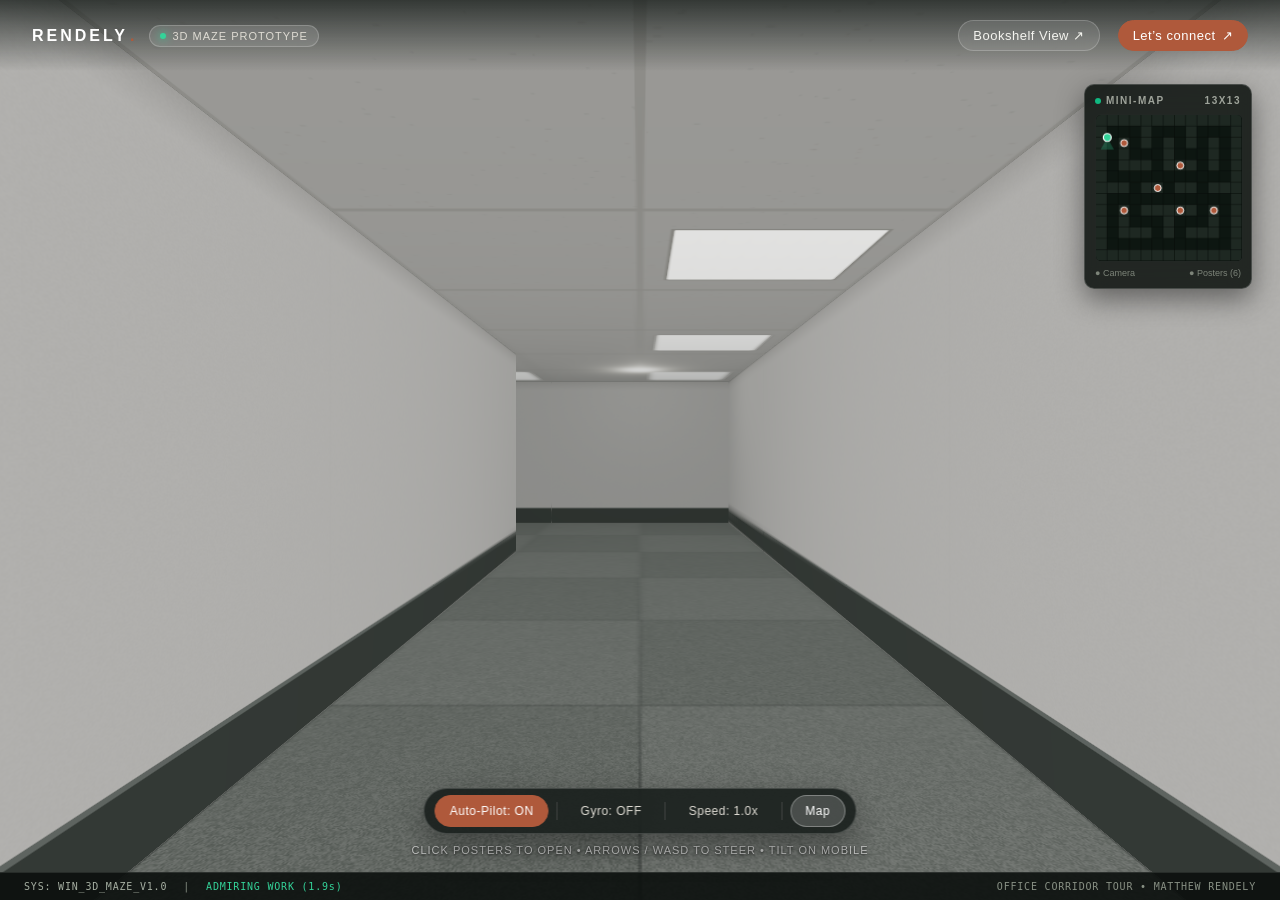
==== index.html @ c5dc50c5 "Fix arrow keys to move relative to facing direction and add mobile gyroscope tilt navigation" ====
<!doctype html>
<html lang="en">
<head>
  <meta charset="UTF-8">
  <meta name="viewport" content="width=device-width, initial-scale=1, maximum-scale=1, user-scalable=no">
  <meta name="theme-color" content="#141816">
  <meta name="description" content="Matthew Rendely — Product & GenAI. Windows 3D Maze Screensaver prototype in an office environment.">
  <title>Matthew Rendely — 3D Office Maze Screensaver</title>
  <link rel="icon" type="image/x-icon" sizes="16x16 32x32 64x64" href="/images/favicon.ico">
  <link rel="icon" type="image/svg+xml" href="/images/favicon.svg">
  <link rel="stylesheet" href="css/maze.css">
  <script type="module" src="js/maze-homepage.js"></script>
</head>
<body>
  <!-- Top Floating Header -->
  <header class="site-header">
    <div style="display: flex; align-items: center;">
      <a class="brand" href="./">RENDELY<span class="brand-dot">.</span></a>
      <span class="badge-pill">
        <span class="badge-pulse"></span>
        3D Maze Prototype
      </span>
    </div>
    <div class="header-actions">
      <a class="nav-btn" href="bookshelf.html" title="Switch to original bookshelf view">Bookshelf View ↗</a>
      <a class="nav-btn primary" href="https://linkedin.com/in/matthewrendely" target="_blank" rel="noopener noreferrer">Let’s connect <span aria-hidden="true">↗</span></a>
    </div>
  </header>

  <!-- 3D WebGL Canvas -->
  <div id="maze-container">
    <canvas id="maze-canvas"></canvas>
  </div>

  <!-- Center Crosshair for Manual Exploration -->
  <div id="crosshair"></div>

  <!-- Floating Hover Tooltip for Wall Posters -->
  <div id="poster-tooltip">
    <div class="tooltip-kicker"></div>
    <div class="tooltip-title"></div>
    <div class="tooltip-action">Click poster to inspect ↗</div>
  </div>

  <!-- Top-Right Retro 2D Mini-Map (Windows 95 Screensaver homage) -->
  <aside class="minimap-wrapper" aria-label="Maze mini-map">
    <div class="minimap-card">
      <div class="minimap-header">
        <span><span class="radar-sweep"></span> Mini-Map</span>
        <span>13x13</span>
      </div>
      <canvas id="minimap-canvas" width="148" height="148"></canvas>
      <div class="minimap-legend">
        <span>● Camera</span>
        <span>● Posters (6)</span>
      </div>
    </div>
  </aside>

  <!-- Floating HUD Tour Controls -->
  <div class="hud-controls-container">
    <div class="hud-controls">
      <button type="button" class="control-btn tour-indicator" id="btn-autopilot" aria-label="Toggle Auto-Pilot Screensaver">
        <span class="btn-text">Auto-Pilot: ON</span>
      </button>
      <div class="control-separator"></div>
      <button type="button" class="control-btn" id="btn-gyro" aria-label="Toggle Gyroscope Steering (Mobile)">
        <span class="btn-text">Gyro: OFF</span>
      </button>
      <div class="control-separator"></div>
      <button type="button" class="control-btn" id="btn-speed" aria-label="Toggle Tour Speed">
        <span class="btn-text">Speed: 1.0x</span>
      </button>
      <div class="control-separator"></div>
      <button type="button" class="control-btn active" id="btn-minimap" aria-label="Toggle Mini-Map">
        <span>Map</span>
      </button>
    </div>
    <div class="hud-instruction">Click posters to open • Arrows / WASD to steer • Tilt on mobile</div>
  </div>

  <!-- Bottom Retro Status Bar -->
  <footer class="status-bar">
    <div class="status-left">
      <span class="status-tag">SYS: WIN_3D_MAZE_V1.0</span>
      <span>|</span>
      <span id="status-corridor" class="status-highlight">AUTOPILOT TOUR ACTIVE</span>
    </div>
    <div class="status-right">
      <span>OFFICE CORRIDOR TOUR • MATTHEW RENDELY</span>
    </div>
  </footer>

  <!-- Project Detail Modal Dialog -->
  <dialog id="project-dialog" aria-labelledby="card-title" aria-describedby="card-desc">
    <div class="dialog-backdrop-wrap">
      <article class="project-card">
        <header class="card-header">
          <div class="card-kicker-wrap">
            <span class="card-kicker" id="card-kicker"></span>
            <span class="card-index" id="card-index"></span>
          </div>
          <button type="button" class="card-close-btn" id="card-close-btn" aria-label="Close project dialog">
            Close <span aria-hidden="true">✕</span>
          </button>
        </header>
        <div class="card-body">
          <div class="card-poster-thumb">
            <img id="card-img" src="" alt="">
          </div>
          <div class="card-content">
            <div>
              <h2 class="card-title" id="card-title"></h2>
              <p class="card-desc" id="card-desc"></p>
            </div>
            <div class="card-actions">
              <a id="card-visit-link" class="card-visit-link" target="_blank" rel="noopener noreferrer">
                Open in new tab <span aria-hidden="true">↗</span>
              </a>
              <button type="button" class="card-resume-btn" id="card-resume-btn">
                Resume Tour
              </button>
            </div>
          </div>
        </div>
      </article>
    </div>
  </dialog>

  <!-- Accessible Fallback for No-Script / Search Crawlers -->
  <noscript>
    <div class="no-script" style="padding: 40px; color: #fff; max-width: 600px; margin: auto;">
      <h1>Matthew Rendely — Work & Writing</h1>
      <p>Explore selected work:</p>
      <ul>
        <li><a href="https://blog.google/innovation-and-ai/products/gemini-app/gemini-spark-updates-july-2026/" style="color:#34d399;">Gemini Spark in Chrome</a></li>
        <li><a href="https://www.youtube.com/watch?v=khX5-VHoYds" style="color:#34d399;">Gemini in Chrome Agentic Capabilities</a></li>
        <li><a href="posts/0-genai-pm-intro.html" style="color:#34d399;">How to Build Generative AI Products</a></li>
        <li><a href="posts/1-evals-pm-intro.html" style="color:#34d399;">Evaluating GenAI Products</a></li>
        <li><a href="https://open.spotify.com/show/2fPaYIMGV3P20sBKonSSzv" style="color:#34d399;">Certainly Uncertain</a></li>
        <li><a href="https://linkedin.com/in/matthewrendely" style="color:#34d399;">LinkedIn</a></li>
      </ul>
      <p><a href="bookshelf.html" style="color:#34d399;">Switch to standard bookshelf view</a></p>
    </div>
  </noscript>
</body>
</html>
---- css/maze.css ----
:root {
  color-scheme: light dark;
  --paper: #f4f4ef;
  --ink: #26302c;
  --muted: #6c716a;
  --line: #d8dbd2;
  --accent: #af593b;
  --accent-glow: #e0724c;
  --hud-bg: rgba(244, 244, 239, 0.88);
  --hud-border: rgba(38, 48, 44, 0.14);
  --screen-dark: #121815;
  font-family: -apple-system, BlinkMacSystemFont, "Segoe UI", Roboto, Helvetica, Arial, sans-serif;
  color: var(--ink);
  background: var(--screen-dark);
  font-synthesis: none;
}

* {
  box-sizing: border-box;
}

html, body {
  margin: 0;
  padding: 0;
  width: 100%;
  height: 100%;
  overflow: hidden;
  background-color: var(--screen-dark);
  user-select: none;
  -webkit-user-select: none;
}

button, a {
  -webkit-tap-highlight-color: transparent;
  font: inherit;
  color: inherit;
}

button:focus-visible, a:focus-visible {
  outline: 2px solid var(--accent);
  outline-offset: 3px;
}

/* 3D WebGL Canvas Container */
#maze-container {
  position: absolute;
  inset: 0;
  width: 100%;
  height: 100%;
  z-index: 1;
}

#maze-canvas {
  width: 100%;
  height: 100%;
  display: block;
}

/* Floating Top Site Header */
.site-header {
  position: absolute;
  top: 0;
  left: 0;
  right: 0;
  z-index: 20;
  padding: 20px 32px;
  display: flex;
  align-items: center;
  justify-content: space-between;
  background: linear-gradient(180deg, rgba(18, 24, 21, 0.75) 0%, rgba(18, 24, 21, 0) 100%);
  color: #f4f4ef;
  pointer-events: none;
}

.site-header * {
  pointer-events: auto;
}

.brand {
  text-decoration: none;
  font-size: 16px;
  font-weight: 700;
  letter-spacing: 3px;
  display: flex;
  align-items: center;
  gap: 2px;
  color: #ffffff;
}

.brand-dot {
  color: var(--accent);
}

.badge-pill {
  display: inline-flex;
  align-items: center;
  gap: 6px;
  background: rgba(255, 255, 255, 0.12);
  border: 1px solid rgba(255, 255, 255, 0.2);
  backdrop-filter: blur(8px);
  -webkit-backdrop-filter: blur(8px);
  padding: 4px 10px;
  border-radius: 999px;
  font-size: 11px;
  letter-spacing: 1px;
  text-transform: uppercase;
  color: #dfdcd4;
  margin-left: 12px;
}

.badge-pulse {
  width: 6px;
  height: 6px;
  border-radius: 50%;
  background: #34d399;
  box-shadow: 0 0 8px #34d399;
  animation: pulse-dot 2s infinite ease-in-out;
}

@keyframes pulse-dot {
  0%, 100% { opacity: 1; transform: scale(1); }
  50% { opacity: 0.4; transform: scale(0.85); }
}

.header-actions {
  display: flex;
  align-items: center;
  gap: 18px;
}

.nav-btn {
  text-decoration: none;
  font-size: 13px;
  letter-spacing: 0.5px;
  padding: 7px 14px;
  border-radius: 20px;
  background: rgba(255, 255, 255, 0.1);
  border: 1px solid rgba(255, 255, 255, 0.2);
  backdrop-filter: blur(6px);
  -webkit-backdrop-filter: blur(6px);
  color: #f4f4ef;
  transition: all 0.2s ease;
  display: inline-flex;
  align-items: center;
  gap: 6px;
}

.nav-btn:hover {
  background: rgba(255, 255, 255, 0.22);
  border-color: rgba(255, 255, 255, 0.35);
  transform: translateY(-1px);
}

.nav-btn.primary {
  background: var(--accent);
  border-color: var(--accent);
  color: #ffffff;
  font-weight: 500;
}

.nav-btn.primary:hover {
  background: var(--accent-glow);
  border-color: var(--accent-glow);
}

/* Floating HUD Controls (Bottom Center) */
.hud-controls-container {
  position: absolute;
  bottom: 44px;
  left: 50%;
  transform: translateX(-50%);
  z-index: 20;
  display: flex;
  flex-direction: column;
  align-items: center;
  gap: 10px;
  pointer-events: none;
}

.hud-controls {
  pointer-events: auto;
  display: flex;
  align-items: center;
  gap: 8px;
  padding: 6px 10px;
  border-radius: 30px;
  background: rgba(18, 24, 21, 0.82);
  border: 1px solid rgba(255, 255, 255, 0.16);
  backdrop-filter: blur(14px);
  -webkit-backdrop-filter: blur(14px);
  box-shadow: 0 12px 32px rgba(0, 0, 0, 0.38);
}

.control-btn {
  background: transparent;
  border: 1px solid transparent;
  color: #dfdcd4;
  padding: 8px 14px;
  border-radius: 20px;
  font-size: 12px;
  font-weight: 500;
  letter-spacing: 0.5px;
  cursor: pointer;
  display: flex;
  align-items: center;
  gap: 7px;
  transition: all 0.18s ease;
  white-space: nowrap;
}

.control-btn:hover {
  background: rgba(255, 255, 255, 0.1);
  color: #ffffff;
}

.control-btn.active {
  background: rgba(255, 255, 255, 0.18);
  border-color: rgba(255, 255, 255, 0.3);
  color: #ffffff;
}

.control-btn.tour-indicator {
  background: var(--accent);
  color: #ffffff;
  border-color: var(--accent);
}

.control-btn.tour-indicator:hover {
  background: var(--accent-glow);
}

.control-btn.active-gyro {
  background: rgba(52, 211, 153, 0.25);
  border-color: #34d399;
  color: #34d399;
}

.control-btn.active-gyro:hover {
  background: rgba(52, 211, 153, 0.38);
}

.control-separator {
  width: 1px;
  height: 18px;
  background: rgba(255, 255, 255, 0.14);
}

.hud-instruction {
  font-size: 11px;
  letter-spacing: 1px;
  text-transform: uppercase;
  color: rgba(255, 255, 255, 0.65);
  text-shadow: 0 1px 3px rgba(0, 0, 0, 0.8);
  pointer-events: none;
}

/* Retro Top-Down Mini-Map (Windows 95 homage) */
.minimap-wrapper {
  position: absolute;
  top: 84px;
  right: 28px;
  z-index: 20;
  display: flex;
  flex-direction: column;
  align-items: flex-end;
  pointer-events: none;
  transition: transform 0.3s cubic-bezier(0.2, 0.8, 0.2, 1), opacity 0.3s ease;
}

.minimap-wrapper.hidden {
  opacity: 0;
  transform: scale(0.85) translateY(-10px);
  pointer-events: none;
}

.minimap-card {
  pointer-events: auto;
  background: rgba(14, 20, 17, 0.88);
  border: 1px solid rgba(255, 255, 255, 0.18);
  border-radius: 10px;
  padding: 10px;
  box-shadow: 0 10px 28px rgba(0, 0, 0, 0.45);
  backdrop-filter: blur(10px);
  -webkit-backdrop-filter: blur(10px);
  width: 168px;
}

.minimap-header {
  display: flex;
  align-items: center;
  justify-content: space-between;
  margin-bottom: 8px;
  font-size: 10px;
  letter-spacing: 1.5px;
  text-transform: uppercase;
  color: #9ea39a;
  font-weight: 600;
}

.minimap-header span {
  display: flex;
  align-items: center;
  gap: 5px;
}

.radar-sweep {
  display: inline-block;
  width: 6px;
  height: 6px;
  border-radius: 50%;
  background: #10b981;
}

#minimap-canvas {
  width: 148px;
  height: 148px;
  display: block;
  background: #090e0b;
  border: 1px solid rgba(255, 255, 255, 0.1);
  border-radius: 6px;
}

.minimap-legend {
  margin-top: 6px;
  display: flex;
  justify-content: space-between;
  font-size: 9px;
  color: #7d8479;
}

/* Hover Tooltip for 3D Wall Posters */
#poster-tooltip {
  position: absolute;
  z-index: 25;
  pointer-events: none;
  background: rgba(16, 22, 19, 0.94);
  border: 1px solid rgba(255, 255, 255, 0.28);
  color: #ffffff;
  padding: 8px 14px;
  border-radius: 8px;
  font-size: 12px;
  transform: translate(-50%, -130%);
  transition: opacity 0.15s ease, transform 0.15s ease;
  opacity: 0;
  white-space: nowrap;
  box-shadow: 0 8px 24px rgba(0, 0, 0, 0.5);
  backdrop-filter: blur(8px);
  -webkit-backdrop-filter: blur(8px);
}

#poster-tooltip.visible {
  opacity: 1;
  transform: translate(-50%, -145%);
}

#poster-tooltip .tooltip-kicker {
  font-size: 9px;
  letter-spacing: 1.5px;
  text-transform: uppercase;
  color: #af593b;
  font-weight: 700;
  margin-bottom: 2px;
}

#poster-tooltip .tooltip-title {
  font-weight: 600;
  font-size: 13px;
}

#poster-tooltip .tooltip-action {
  font-size: 10px;
  color: #a3a89e;
  margin-top: 3px;
}

/* Bottom Retro Status Bar */
.status-bar {
  position: absolute;
  bottom: 0;
  left: 0;
  right: 0;
  z-index: 15;
  padding: 8px 24px;
  background: rgba(12, 16, 14, 0.9);
  border-top: 1px solid rgba(255, 255, 255, 0.1);
  display: flex;
  align-items: center;
  justify-content: space-between;
  font-family: "SF Mono", Monaco, "Cascadia Code", "Roboto Mono", Consolas, monospace;
  font-size: 10px;
  letter-spacing: 0.8px;
  color: #889084;
}

.status-left {
  display: flex;
  align-items: center;
  gap: 16px;
}

.status-tag {
  color: #a7b0a3;
}

.status-highlight {
  color: #34d399;
}

/* Project Dialog Modal */
#project-dialog {
  border: 0;
  padding: 0;
  position: fixed;
  inset: 0;
  width: 100%;
  height: 100%;
  max-width: none;
  max-height: none;
  margin: 0;
  background: transparent;
  color: var(--ink);
  overflow-y: auto;
  z-index: 50;
}

#project-dialog::backdrop {
  background: rgba(12, 16, 14, 0.72);
  backdrop-filter: blur(8px);
  -webkit-backdrop-filter: blur(8px);
}

.dialog-backdrop-wrap {
  min-height: 100%;
  display: flex;
  align-items: center;
  justify-content: center;
  padding: 40px 20px;
}

.project-card {
  width: min(720px, 100%);
  background: #fdfbf7;
  border-radius: 12px;
  overflow: hidden;
  box-shadow: 0 28px 60px rgba(0, 0, 0, 0.45);
  border: 1px solid #dcd7ca;
  display: flex;
  flex-direction: column;
  animation: card-pop 0.28s cubic-bezier(0.2, 0.9, 0.2, 1);
}

@keyframes card-pop {
  from { opacity: 0; transform: scale(0.94) translateY(12px); }
  to { opacity: 1; transform: scale(1) translateY(0); }
}

.card-header {
  padding: 18px 24px;
  border-bottom: 1px solid #e7e2d6;
  display: flex;
  align-items: center;
  justify-content: space-between;
  background: #f7f4ec;
}

.card-kicker-wrap {
  display: flex;
  align-items: center;
  gap: 10px;
}

.card-kicker {
  font-size: 11px;
  letter-spacing: 1.5px;
  text-transform: uppercase;
  font-weight: 700;
  color: var(--accent);
}

.card-index {
  font-size: 11px;
  color: var(--muted);
  font-family: monospace;
}

.card-close-btn {
  background: transparent;
  border: 1px solid #c9cec4;
  border-radius: 20px;
  padding: 5px 12px;
  font-size: 13px;
  color: var(--ink);
  cursor: pointer;
  display: flex;
  align-items: center;
  gap: 6px;
  transition: all 0.15s ease;
}

.card-close-btn:hover {
  background: #e9e5db;
  border-color: #a8ada3;
}

.card-body {
  padding: 24px;
  display: grid;
  grid-template-columns: 240px 1fr;
  gap: 24px;
}

.card-poster-thumb {
  width: 100%;
  aspect-ratio: 3 / 4;
  background: #202622;
  border-radius: 6px;
  overflow: hidden;
  border: 1px solid #c8c4b6;
  box-shadow: 0 4px 14px rgba(0, 0, 0, 0.12);
  display: flex;
  align-items: center;
  justify-content: center;
}

.card-poster-thumb img {
  width: 100%;
  height: 100%;
  object-fit: cover;
  display: block;
}

.card-content {
  display: flex;
  flex-direction: column;
  justify-content: space-between;
}

.card-title {
  font-family: Georgia, serif;
  font-size: 26px;
  font-weight: 400;
  line-height: 1.2;
  letter-spacing: -0.5px;
  margin: 0 0 14px;
  color: var(--ink);
}

.card-desc {
  font-size: 15px;
  line-height: 1.6;
  color: #4f5752;
  margin: 0 0 24px;
}

.card-actions {
  display: flex;
  align-items: center;
  gap: 14px;
  margin-top: auto;
  padding-top: 16px;
}

.card-visit-link {
  text-decoration: none;
  background: var(--ink);
  color: #ffffff;
  padding: 10px 18px;
  border-radius: 6px;
  font-size: 14px;
  font-weight: 500;
  display: inline-flex;
  align-items: center;
  gap: 8px;
  transition: background 0.18s ease;
}

.card-visit-link:hover {
  background: #394741;
}

.card-resume-btn {
  background: transparent;
  border: 1px solid #c2c6bd;
  color: var(--ink);
  padding: 10px 16px;
  border-radius: 6px;
  font-size: 14px;
  cursor: pointer;
  transition: background 0.18s ease;
}

.card-resume-btn:hover {
  background: #ede9df;
}

/* Crosshair indicator for manual navigation */
#crosshair {
  position: absolute;
  top: 50%;
  left: 50%;
  transform: translate(-50%, -50%);
  width: 8px;
  height: 8px;
  border-radius: 50%;
  background: rgba(255, 255, 255, 0.45);
  box-shadow: 0 0 4px rgba(0, 0, 0, 0.6);
  pointer-events: none;
  z-index: 10;
  opacity: 0;
  transition: opacity 0.25s ease;
}

#crosshair.visible {
  opacity: 1;
}

/* Responsive adjustments */
@media (max-width: 768px) {
  .site-header {
    padding: 14px 18px;
  }
  .brand {
    font-size: 14px;
  }
  .badge-pill {
    display: none;
  }
  .minimap-wrapper {
    top: 64px;
    right: 14px;
  }
  .minimap-card {
    width: 120px;
    padding: 6px;
  }
  #minimap-canvas {
    width: 106px;
    height: 106px;
  }
  .hud-controls-container {
    bottom: 38px;
  }
  .hud-controls {
    padding: 4px 6px;
  }
  .control-btn {
    padding: 6px 10px;
    font-size: 11px;
  }
  .card-body {
    grid-template-columns: 1fr;
    gap: 16px;
  }
  .card-poster-thumb {
    aspect-ratio: 16 / 9;
    max-height: 180px;
  }
  .card-title {
    font-size: 21px;
  }
  .card-desc {
    font-size: 14px;
  }
  .status-bar {
    display: none;
  }
}
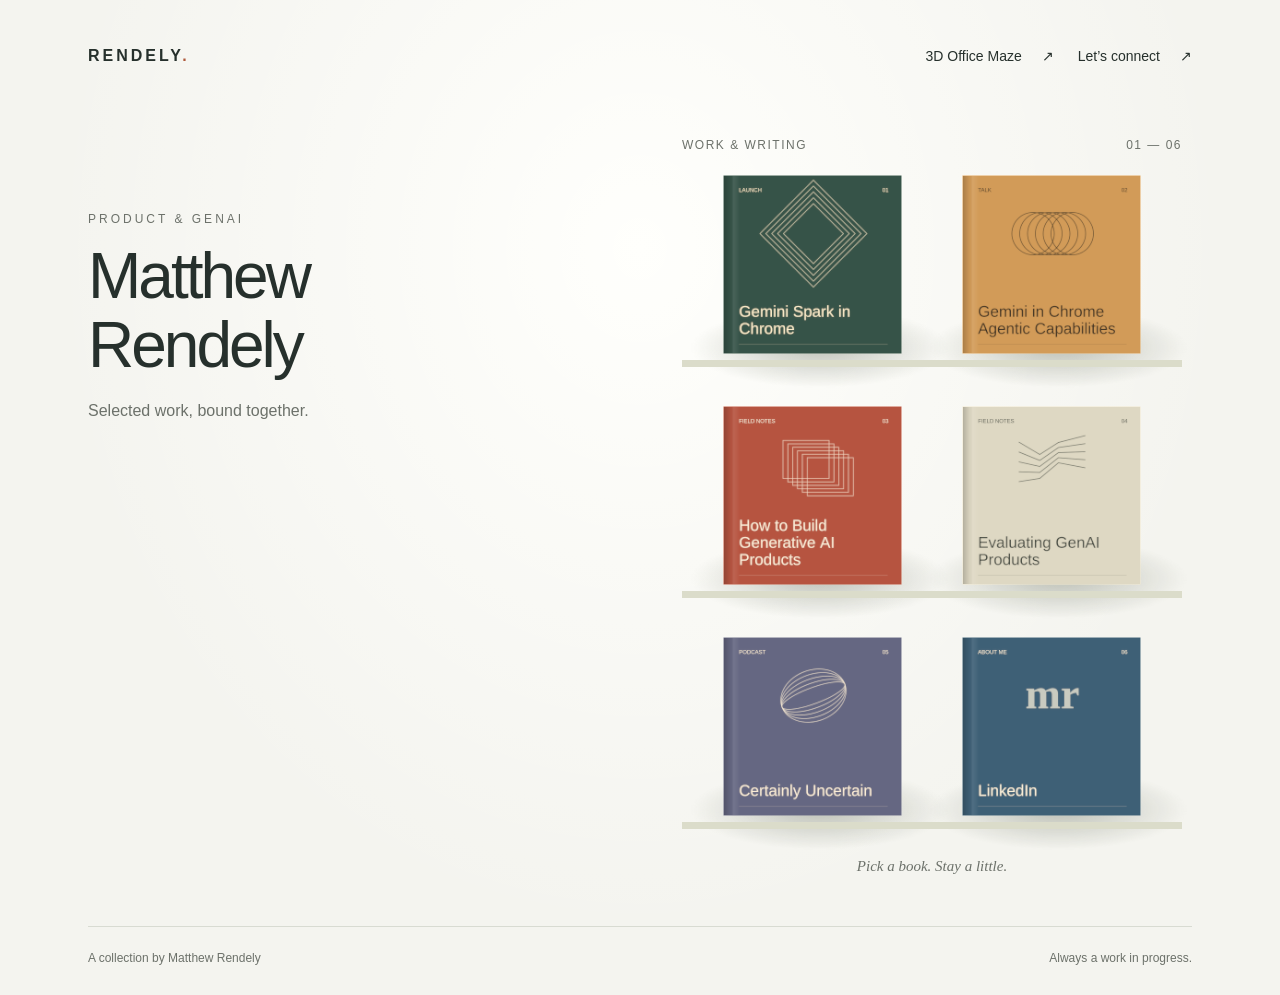
==== commit 2d3c7e64: "Default to bookshelf view on index, move 3D Office Maze to maze.html, and remove prototype wording" ====
--- a/index.html
+++ b/index.html
@@ -2,146 +2,41 @@
 <html lang="en">
 <head>
   <meta charset="UTF-8">
-  <meta name="viewport" content="width=device-width, initial-scale=1, maximum-scale=1, user-scalable=no">
-  <meta name="theme-color" content="#141816">
-  <meta name="description" content="Matthew Rendely — Product & GenAI. Windows 3D Maze Screensaver prototype in an office environment.">
-  <title>Matthew Rendely — 3D Office Maze Screensaver</title>
+  <meta name="viewport" content="width=device-width, initial-scale=1">
+  <meta name="theme-color" content="#f4f4ef">
+  <meta name="description" content="Matthew Rendely — Product & GenAI. A collection of recent work, writing, and conversations.">
+  <title>Matthew Rendely — Work & Writing</title>
   <link rel="icon" type="image/x-icon" sizes="16x16 32x32 64x64" href="/images/favicon.ico">
   <link rel="icon" type="image/svg+xml" href="/images/favicon.svg">
-  <link rel="stylesheet" href="css/maze.css">
-  <script type="module" src="js/maze-homepage.js"></script>
+  <link rel="stylesheet" href="css/bookshelf.css">
+  <script type="module" src="js/bookshelf.js"></script>
 </head>
 <body>
-  <!-- Top Floating Header -->
   <header class="site-header">
-    <div style="display: flex; align-items: center;">
-      <a class="brand" href="./">RENDELY<span class="brand-dot">.</span></a>
-      <span class="badge-pill">
-        <span class="badge-pulse"></span>
-        3D Maze Prototype
-      </span>
-    </div>
-    <div class="header-actions">
-      <a class="nav-btn" href="bookshelf.html" title="Switch to original bookshelf view">Bookshelf View ↗</a>
-      <a class="nav-btn primary" href="https://linkedin.com/in/matthewrendely" target="_blank" rel="noopener noreferrer">Let’s connect <span aria-hidden="true">↗</span></a>
+    <a class="brand" href="./">RENDELY<span class="brand-dot">.</span></a>
+    <div style="display: flex; gap: 24px; align-items: center;">
+      <a class="connect" href="maze.html" style="font-weight: 500;">3D Office Maze <span aria-hidden="true">↗</span></a>
+      <a class="connect" href="https://linkedin.com/in/matthewrendely" target="_blank" rel="noopener noreferrer">Let’s connect <span aria-hidden="true">↗</span></a>
     </div>
   </header>
-
-  <!-- 3D WebGL Canvas -->
-  <div id="maze-container">
-    <canvas id="maze-canvas"></canvas>
-  </div>
-
-  <!-- Center Crosshair for Manual Exploration -->
-  <div id="crosshair"></div>
-
-  <!-- Floating Hover Tooltip for Wall Posters -->
-  <div id="poster-tooltip">
-    <div class="tooltip-kicker"></div>
-    <div class="tooltip-title"></div>
-    <div class="tooltip-action">Click poster to inspect ↗</div>
-  </div>
-
-  <!-- Top-Right Retro 2D Mini-Map (Windows 95 Screensaver homage) -->
-  <aside class="minimap-wrapper" aria-label="Maze mini-map">
-    <div class="minimap-card">
-      <div class="minimap-header">
-        <span><span class="radar-sweep"></span> Mini-Map</span>
-        <span>13x13</span>
-      </div>
-      <canvas id="minimap-canvas" width="148" height="148"></canvas>
-      <div class="minimap-legend">
-        <span>● Camera</span>
-        <span>● Posters (6)</span>
-      </div>
-    </div>
-  </aside>
-
-  <!-- Floating HUD Tour Controls -->
-  <div class="hud-controls-container">
-    <div class="hud-controls">
-      <button type="button" class="control-btn tour-indicator" id="btn-autopilot" aria-label="Toggle Auto-Pilot Screensaver">
-        <span class="btn-text">Auto-Pilot: ON</span>
-      </button>
-      <div class="control-separator"></div>
-      <button type="button" class="control-btn" id="btn-gyro" aria-label="Toggle Gyroscope Steering (Mobile)">
-        <span class="btn-text">Gyro: OFF</span>
-      </button>
-      <div class="control-separator"></div>
-      <button type="button" class="control-btn" id="btn-speed" aria-label="Toggle Tour Speed">
-        <span class="btn-text">Speed: 1.0x</span>
-      </button>
-      <div class="control-separator"></div>
-      <button type="button" class="control-btn active" id="btn-minimap" aria-label="Toggle Mini-Map">
-        <span>Map</span>
-      </button>
-    </div>
-    <div class="hud-instruction">Click posters to open • Arrows / WASD to steer • Tilt on mobile</div>
-  </div>
-
-  <!-- Bottom Retro Status Bar -->
-  <footer class="status-bar">
-    <div class="status-left">
-      <span class="status-tag">SYS: WIN_3D_MAZE_V1.0</span>
-      <span>|</span>
-      <span id="status-corridor" class="status-highlight">AUTOPILOT TOUR ACTIVE</span>
-    </div>
-    <div class="status-right">
-      <span>OFFICE CORRIDOR TOUR • MATTHEW RENDELY</span>
-    </div>
-  </footer>
-
-  <!-- Project Detail Modal Dialog -->
-  <dialog id="project-dialog" aria-labelledby="card-title" aria-describedby="card-desc">
-    <div class="dialog-backdrop-wrap">
-      <article class="project-card">
-        <header class="card-header">
-          <div class="card-kicker-wrap">
-            <span class="card-kicker" id="card-kicker"></span>
-            <span class="card-index" id="card-index"></span>
-          </div>
-          <button type="button" class="card-close-btn" id="card-close-btn" aria-label="Close project dialog">
-            Close <span aria-hidden="true">✕</span>
-          </button>
-        </header>
-        <div class="card-body">
-          <div class="card-poster-thumb">
-            <img id="card-img" src="" alt="">
-          </div>
-          <div class="card-content">
-            <div>
-              <h2 class="card-title" id="card-title"></h2>
-              <p class="card-desc" id="card-desc"></p>
-            </div>
-            <div class="card-actions">
-              <a id="card-visit-link" class="card-visit-link" target="_blank" rel="noopener noreferrer">
-                Open in new tab <span aria-hidden="true">↗</span>
-              </a>
-              <button type="button" class="card-resume-btn" id="card-resume-btn">
-                Resume Tour
-              </button>
-            </div>
-          </div>
-        </div>
+  <main>
+    <section class="intro"><p class="eyebrow">PRODUCT &amp; GENAI</p><h1>Matthew Rendely</h1><p class="intro-copy">Selected work, bound together.</p></section>
+    <section class="collection" aria-labelledby="collection-title">
+      <div class="collection-heading"><h2 id="collection-title">Work &amp; writing</h2><span>01 — 06</span></div>
+      <div class="shelf-stage" id="shelf-stage"><div class="shelves" id="shelves"></div></div>
+      <p class="shelf-instruction">Pick a book. Stay a little.</p>
+    </section>
+    <noscript><div class="no-script"><p>Explore my work and writing:</p><a href="https://blog.google/innovation-and-ai/products/gemini-app/gemini-spark-updates-july-2026/">Gemini Spark in Chrome</a><a href="https://www.youtube.com/watch?v=khX5-VHoYds">Gemini in Chrome Agentic Capabilities</a><a href="posts/0-genai-pm-intro.html">How to Build Generative AI Products</a><a href="posts/1-evals-pm-intro.html">Evaluating GenAI Products</a><a href="https://open.spotify.com/show/2fPaYIMGV3P20sBKonSSzv">Certainly Uncertain</a><a href="https://linkedin.com/in/matthewrendely">LinkedIn</a><a href="maze.html">3D Office Maze</a></div></noscript>
+  </main>
+  <footer class="site-footer"><span>A collection by Matthew Rendely</span><span>Always a work in progress.</span></footer>
+  <dialog id="book-dialog" aria-labelledby="book-title" aria-describedby="book-description">
+    <div class="reading-space"><button class="close-book" id="close-book" type="button" aria-label="Close book and return to shelf">Back to shelf <span aria-hidden="true">×</span></button>
+      <article class="open-book" id="open-book">
+        <div class="left-page"><span class="page-kicker" id="preview-category"></span><img id="preview-image" alt=""><p class="image-caption">From the collection of<br>Matthew Rendely</p><span class="page-number">01</span></div>
+        <div class="right-page"><p class="page-kicker" id="book-category"></p><h2 id="book-title"></h2><p id="book-description"></p><a id="book-link" class="visit-link" target="_blank" rel="noopener noreferrer">Open in new tab <span aria-hidden="true">↗</span></a><span class="page-number">02</span></div>
+        <div class="flying-cover" aria-hidden="true"><img id="flying-cover-image" alt=""></div>
       </article>
     </div>
   </dialog>
-
-  <!-- Accessible Fallback for No-Script / Search Crawlers -->
-  <noscript>
-    <div class="no-script" style="padding: 40px; color: #fff; max-width: 600px; margin: auto;">
-      <h1>Matthew Rendely — Work & Writing</h1>
-      <p>Explore selected work:</p>
-      <ul>
-        <li><a href="https://blog.google/innovation-and-ai/products/gemini-app/gemini-spark-updates-july-2026/" style="color:#34d399;">Gemini Spark in Chrome</a></li>
-        <li><a href="https://www.youtube.com/watch?v=khX5-VHoYds" style="color:#34d399;">Gemini in Chrome Agentic Capabilities</a></li>
-        <li><a href="posts/0-genai-pm-intro.html" style="color:#34d399;">How to Build Generative AI Products</a></li>
-        <li><a href="posts/1-evals-pm-intro.html" style="color:#34d399;">Evaluating GenAI Products</a></li>
-        <li><a href="https://open.spotify.com/show/2fPaYIMGV3P20sBKonSSzv" style="color:#34d399;">Certainly Uncertain</a></li>
-        <li><a href="https://linkedin.com/in/matthewrendely" style="color:#34d399;">LinkedIn</a></li>
-      </ul>
-      <p><a href="bookshelf.html" style="color:#34d399;">Switch to standard bookshelf view</a></p>
-    </div>
-  </noscript>
 </body>
 </html>
--- a/css/bookshelf.css
+++ b/css/bookshelf.css
@@ -0,0 +1,13 @@
+:root{color-scheme:light;--paper:#f4f4ef;--ink:#26302c;--muted:#6c716a;--line:#d8dbd2;font-family:Arial,Helvetica,sans-serif;color:var(--ink);background:var(--paper);font-synthesis:none}
+*{box-sizing:border-box}body{margin:0;background:radial-gradient(ellipse at 50% 25%,#fffffc 0,transparent 65%),var(--paper)}button,a{-webkit-tap-highlight-color:transparent}button{font:inherit}a{color:inherit}button:focus-visible,a:focus-visible{outline:3px solid #236baf;outline-offset:6px}body.reading{overflow:hidden}.site-header{max-width:1200px;margin:auto;padding:34px 48px;display:flex;align-items:center;justify-content:space-between}.brand{text-decoration:none;font-size:16px;font-weight:600;letter-spacing:3px}.brand-dot{color:#af593b}.connect{font-size:14px;text-decoration:none;display:flex;gap:20px;align-items:center;min-height:44px}.connect:hover{text-decoration:underline}.intro{text-align:center;padding:26px 20px 30px}.eyebrow{font-size:12px;letter-spacing:3px;margin:0 0 16px;color:var(--muted)}h1{font-weight:400;font-size:clamp(36px,4.5vw,58px);line-height:1.08;letter-spacing:-2.5px;margin:0}.intro-copy{color:var(--muted);font-size:16px;margin:16px 0 0}.collection{width:min(580px,100% - 36px);margin:0 auto}.collection-heading{display:flex;justify-content:space-between;align-items:center;padding:0 10px 12px;color:var(--muted);font-size:12px;letter-spacing:1.5px}.collection-heading h2{font-size:12px;letter-spacing:1.5px;font-weight:400;margin:0;text-transform:uppercase}.shelf-stage{position:relative}.shelf-canvas{position:absolute;inset:0;width:100%;height:100%;pointer-events:none;z-index:1}.shelves{position:relative;z-index:2;padding:12px 0 26px}.shelf-row{display:grid;grid-template-columns:repeat(2,minmax(0,1fr));gap:66px;padding:0 56px 14px;margin-bottom:40px;position:relative}.shelf-row:last-child{margin-bottom:0}.shelf-row:after{content:'';position:absolute;bottom:0;height:8px;left:10px;right:10px;background:linear-gradient(#e4e5de,#c7cabf);box-shadow:0 10px 12px #33351f1b;z-index:-1}.webgl-ready .shelf-row:after{visibility:hidden}.shelf-book{padding:0;border:0;background:none;display:block;position:relative;aspect-ratio:1;width:100%;cursor:pointer;border-radius:2px;transition:transform .22s;box-shadow:3px 2px #e2decd,5px 4px var(--book-color),9px 12px 16px #28282026}.shelf-book img{display:block;width:100%;height:100%;border-radius:1px 3px 3px 1px}.shelf-book:hover{transform:translateY(-5px)}.webgl-ready .shelf-book{box-shadow:none}.webgl-ready .shelf-book img{opacity:0}.shelf-book.taken{visibility:hidden}.shelf-instruction{text-align:center;font:italic 15px/1.5 Georgia,serif;color:var(--muted);margin:0 0 28px}.site-footer{max-width:1104px;margin:0 auto;padding:24px 0 30px;border-top:1px solid var(--line);display:flex;justify-content:space-between;color:var(--muted);font-size:12px}.no-script{display:grid;gap:16px;max-width:580px;margin:24px auto;padding:20px}
+#book-dialog{border:0;padding:0;position:fixed;inset:0;max-width:none;max-height:none;width:100%;height:100%;margin:0;background:transparent;color:var(--ink);overflow:auto}#book-dialog::backdrop{background:#26302c28;transition:background .4s}.reading-space{min-height:100%;display:flex;flex-direction:column;align-items:center;justify-content:center;padding:78px 20px 50px;perspective:1800px}.close-book{position:relative;align-self:center;display:flex;align-items:center;gap:24px;border:1px solid #b8bcb2;background:#f8f8f1;color:var(--ink);border-radius:30px;min-height:44px;padding:8px 18px;margin-bottom:28px;font-size:14px;cursor:pointer;z-index:4}.close-book span{font-size:23px;line-height:1}.open-book{width:min(860px,100%);height:430px;position:relative;display:grid;grid-template-columns:1fr 1fr;transform-style:preserve-3d;transform-origin:75% 50%;will-change:transform}.left-page,.right-page{position:relative;background:#fcfaf2;display:flex;flex-direction:column;padding:32px 36px 36px;min-width:0;border-bottom:5px solid #dfdccf;box-shadow:0 26px 36px #18231940}.left-page{background:linear-gradient(90deg,#f9f7ee 80%,#e0dccf 100%);border-radius:4px 0 0 4px;transform-origin:right center;backface-visibility:hidden}.right-page{background:linear-gradient(90deg,#d8d4c7,#fcfaf2 9%,#fcfaf2 97%,#edeadd);border-radius:0 4px 4px 0}.left-page img{width:100%;height:230px;object-fit:contain;margin:auto 0;background:#eeeee6}.page-kicker{font-size:11px;letter-spacing:2px;text-transform:uppercase;margin:0 0 18px;color:#60665b}.image-caption{font:italic 14px/1.5 Georgia,serif;color:#77796e;margin:18px 0 0}.page-number{position:absolute;bottom:12px;font:12px Georgia,serif;color:#77796e}.left-page .page-number{left:32px}.right-page .page-number{right:32px}.right-page h2{font:400 clamp(22px,3vw,36px)/1.08 Georgia,serif;letter-spacing:-.7px;margin:8px 0 20px}.right-page>p:not(.page-kicker){font-size:16px;line-height:1.65;margin:0 0 20px;color:#50594e}.visit-link{margin-top:auto;padding:13px 0;text-decoration:none;border-bottom:1px solid #818a77;font-size:14px;display:flex;align-items:center;justify-content:space-between;gap:12px;min-height:44px}.visit-link:hover{color:#34734c;border-color:currentColor}.flying-cover{position:absolute;left:50%;top:0;width:50%;height:100%;transform-origin:left center;backface-visibility:hidden;z-index:3}.flying-cover img{width:100%;height:100%;object-fit:fill;border-radius:0 3px 3px 0;display:block}.reader-hint{font:italic 14px/1.5 Georgia,serif;color:#404b40;text-align:center;margin:25px 0 0}.open-book:not(.settled) .visit-link{pointer-events:none}
+@media(min-width:1100px) and (min-height:900px){.intro{padding-top:38px;padding-bottom:42px}.collection{width:620px}.shelf-row{gap:78px}}
+@media(max-width:600px){.site-header{padding:18px 22px}.brand{font-size:14px}.connect{font-size:13px;gap:12px}.intro{padding:20px 16px 28px}h1{letter-spacing:-1.8px}.intro-copy{font-size:15px}.collection{width:calc(100% - 28px);max-width:430px}.shelf-row{gap:34px;padding:0 30px 12px;margin-bottom:30px}.collection-heading{padding:0 12px 12px;font-size:11px}.collection-heading h2{font-size:11px}.site-footer{margin:0 24px;gap:14px;line-height:1.5;flex-wrap:wrap}.reading-space{padding:60px 14px 34px}.open-book{height:370px}.left-page,.right-page{padding:20px 16px 32px}.left-page img{height:180px}.right-page h2{font-size:23px;margin:0 0 14px}.right-page>p:not(.page-kicker){font-size:14px;line-height:1.5;margin-bottom:12px}.page-kicker{font-size:10px;letter-spacing:1px;margin-bottom:12px}.visit-link{font-size:12px;line-height:1.5;gap:6px;padding:9px 0}.image-caption{font-size:12px}.reader-hint{font-size:12px}.left-page .page-number{left:16px}.right-page .page-number{right:16px}}
+@media(max-width:360px){.right-page h2{font-size:21px}.left-page,.right-page{padding-left:12px;padding-right:12px}.open-book{height:405px}.shelf-row{gap:26px;padding-left:24px;padding-right:24px}}
+@media(prefers-reduced-motion:reduce){*,*::before,*::after{scroll-behavior:auto!important;transition:none!important}.open-book{will-change:auto}}
+
+@media(min-width:1000px){main{max-width:1104px;margin:auto;display:grid;grid-template-columns:1fr 520px;gap:72px;padding:26px 0 10px}.intro{text-align:left;align-self:start;padding:74px 0 0}.intro h1{font-size:64px;max-width:370px;letter-spacing:-3px}.intro-copy{margin-top:22px}.collection{width:520px}.shelf-row{gap:62px;padding-left:52px;padding-right:52px}.site-footer{margin-top:10px}}
+@media(max-width:600px){.reading-space{padding:24px 14px}.open-book{height:440px}.close-book{margin-bottom:20px}.reader-hint{display:none}}
+@media(max-width:360px){.open-book{height:480px}}
+/* The open phone spread is two square pages side by side. */
+@media(max-width:600px){.reading-space{justify-content:center}.open-book{width:min(100%,420px);height:auto;aspect-ratio:2/1;display:grid;grid-template-columns:1fr 1fr;transform-origin:75% 50%}.left-page,.right-page{display:flex;height:100%;min-height:0;padding:11px 12px 20px}.left-page{border-radius:3px 0 0 3px}.right-page{border-radius:0 3px 3px 0}.left-page img{width:100%;height:100%;min-height:0;object-fit:contain;margin:0;background:#eeeee6}.image-caption{display:none}.page-kicker,.right-page .page-kicker{font-size:7px;letter-spacing:.8px;margin:0 0 6px}.right-page h2{font-size:clamp(14px,4.2vw,18px);line-height:1.04;margin:0 0 6px}.right-page>p:not(.page-kicker){display:none}.visit-link{font-size:10px;line-height:1.2;padding:5px 0;min-height:32px}.page-number{font-size:9px;bottom:7px}.left-page .page-number{left:12px}.right-page .page-number{right:12px}.flying-cover{left:50%;width:50%;height:100%;transform-origin:left center}.flying-cover img{border-radius:0 3px 3px 0}.close-book{margin-bottom:16px}}
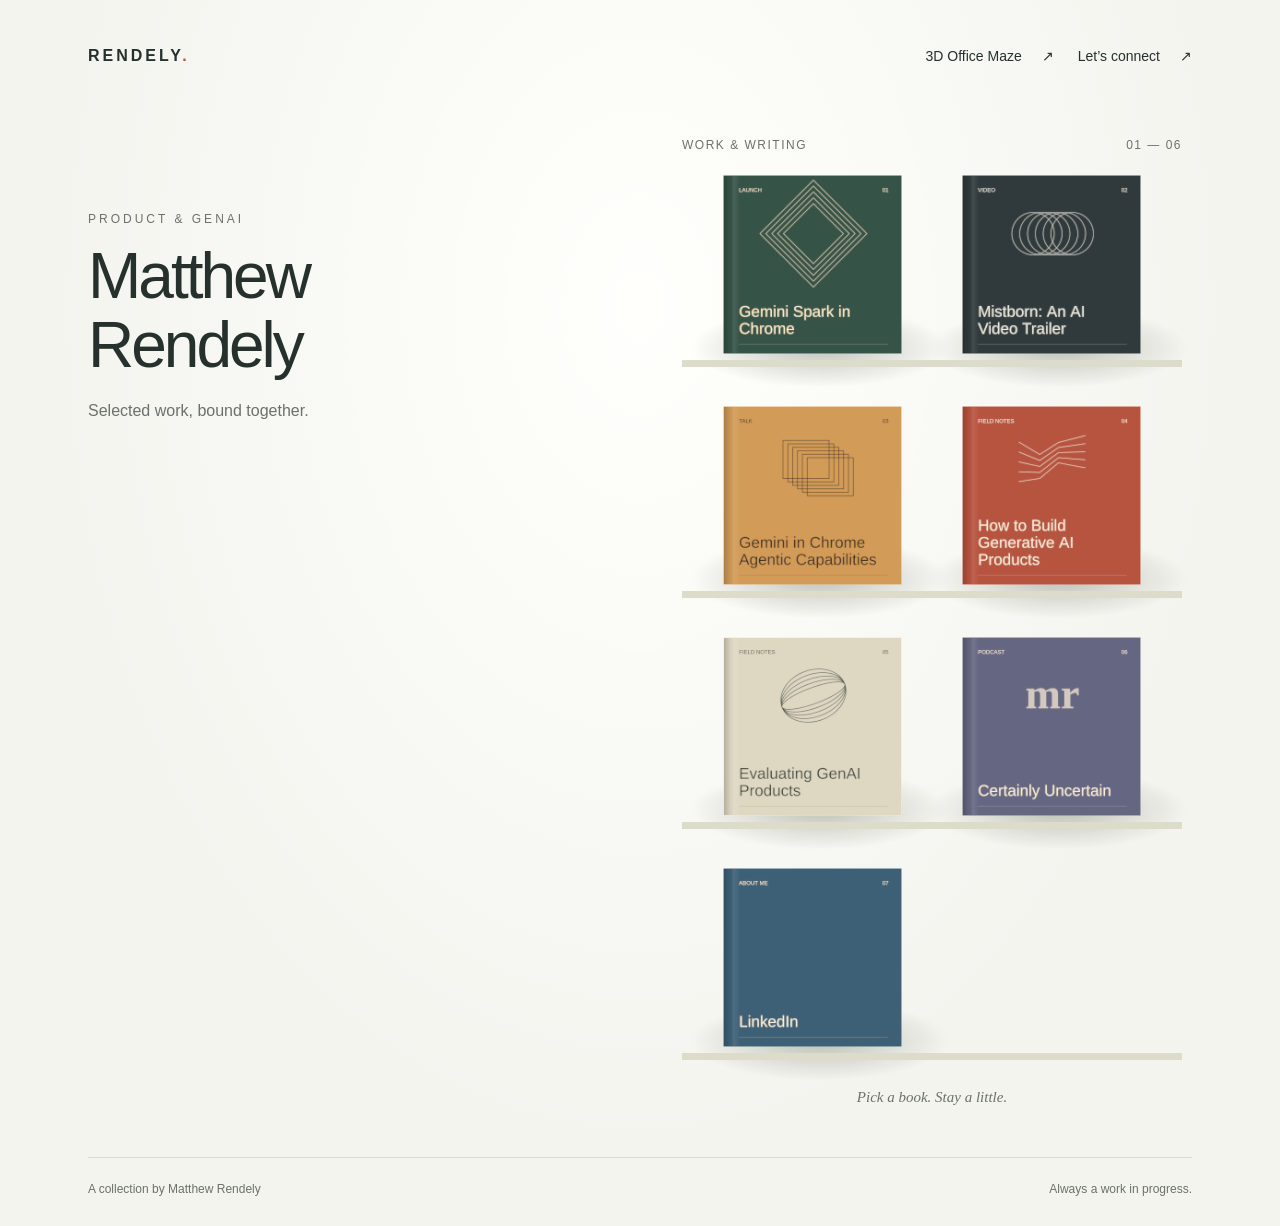
==== commit e933af0f: "Add Mistborn AI trailer project" ====
--- a/index.html
+++ b/index.html
@@ -26,7 +26,7 @@
       <div class="shelf-stage" id="shelf-stage"><div class="shelves" id="shelves"></div></div>
       <p class="shelf-instruction">Pick a book. Stay a little.</p>
     </section>
-    <noscript><div class="no-script"><p>Explore my work and writing:</p><a href="https://blog.google/innovation-and-ai/products/gemini-app/gemini-spark-updates-july-2026/">Gemini Spark in Chrome</a><a href="https://www.youtube.com/watch?v=khX5-VHoYds">Gemini in Chrome Agentic Capabilities</a><a href="posts/0-genai-pm-intro.html">How to Build Generative AI Products</a><a href="posts/1-evals-pm-intro.html">Evaluating GenAI Products</a><a href="https://open.spotify.com/show/2fPaYIMGV3P20sBKonSSzv">Certainly Uncertain</a><a href="https://linkedin.com/in/matthewrendely">LinkedIn</a><a href="maze.html">3D Office Maze</a></div></noscript>
+    <noscript><div class="no-script"><p>Explore my work and writing:</p><a href="https://blog.google/innovation-and-ai/products/gemini-app/gemini-spark-updates-july-2026/">Gemini Spark in Chrome</a><a href="https://www.dropbox.com/scl/fi/2z4gqn3e80s09i89wg2v7/Mistborn-trailer3.mp4?rlkey=ze9u1phab0jhghzpbsk0zikcm&amp;st=0zk3b3cm&amp;dl=0">Mistborn: An AI Video Trailer</a><a href="https://www.youtube.com/watch?v=khX5-VHoYds">Gemini in Chrome Agentic Capabilities</a><a href="posts/0-genai-pm-intro.html">How to Build Generative AI Products</a><a href="posts/1-evals-pm-intro.html">Evaluating GenAI Products</a><a href="https://open.spotify.com/show/2fPaYIMGV3P20sBKonSSzv">Certainly Uncertain</a><a href="https://linkedin.com/in/matthewrendely">LinkedIn</a><a href="maze.html">3D Office Maze</a></div></noscript>
   </main>
   <footer class="site-footer"><span>A collection by Matthew Rendely</span><span>Always a work in progress.</span></footer>
   <dialog id="book-dialog" aria-labelledby="book-title" aria-describedby="book-description">
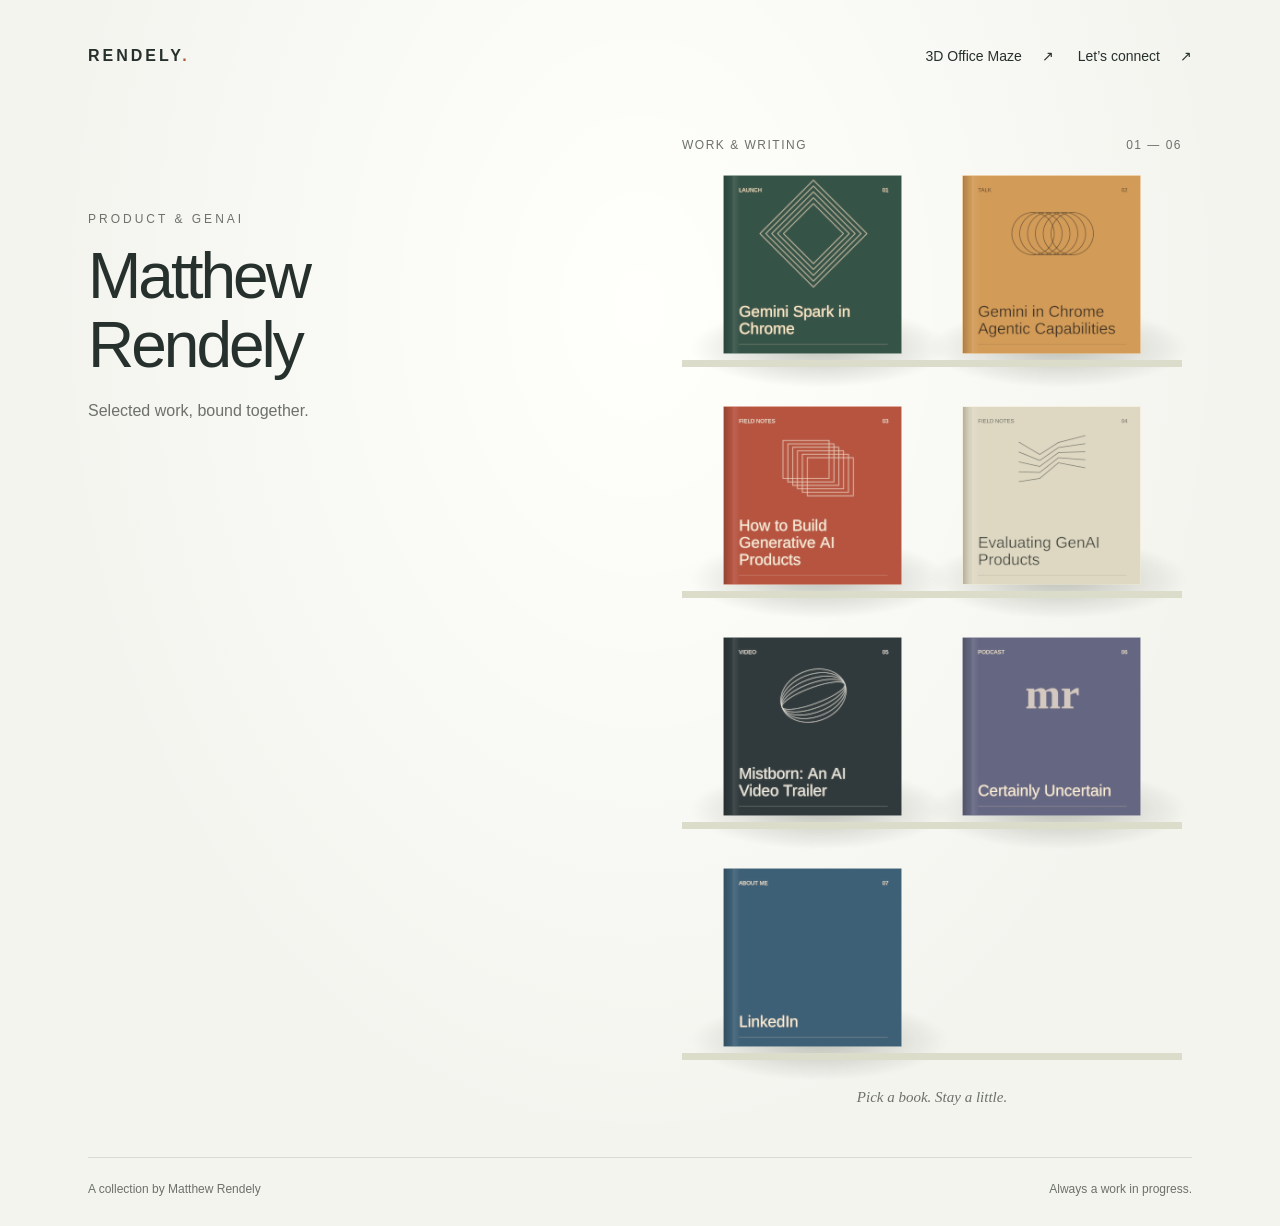
==== commit 8e7cbf51: "Move Mistborn project before podcast" ====
--- a/index.html
+++ b/index.html
@@ -26,7 +26,7 @@
       <div class="shelf-stage" id="shelf-stage"><div class="shelves" id="shelves"></div></div>
       <p class="shelf-instruction">Pick a book. Stay a little.</p>
     </section>
-    <noscript><div class="no-script"><p>Explore my work and writing:</p><a href="https://blog.google/innovation-and-ai/products/gemini-app/gemini-spark-updates-july-2026/">Gemini Spark in Chrome</a><a href="https://www.dropbox.com/scl/fi/2z4gqn3e80s09i89wg2v7/Mistborn-trailer3.mp4?rlkey=ze9u1phab0jhghzpbsk0zikcm&amp;st=0zk3b3cm&amp;dl=0">Mistborn: An AI Video Trailer</a><a href="https://www.youtube.com/watch?v=khX5-VHoYds">Gemini in Chrome Agentic Capabilities</a><a href="posts/0-genai-pm-intro.html">How to Build Generative AI Products</a><a href="posts/1-evals-pm-intro.html">Evaluating GenAI Products</a><a href="https://open.spotify.com/show/2fPaYIMGV3P20sBKonSSzv">Certainly Uncertain</a><a href="https://linkedin.com/in/matthewrendely">LinkedIn</a><a href="maze.html">3D Office Maze</a></div></noscript>
+    <noscript><div class="no-script"><p>Explore my work and writing:</p><a href="https://blog.google/innovation-and-ai/products/gemini-app/gemini-spark-updates-july-2026/">Gemini Spark in Chrome</a><a href="https://www.youtube.com/watch?v=khX5-VHoYds">Gemini in Chrome Agentic Capabilities</a><a href="posts/0-genai-pm-intro.html">How to Build Generative AI Products</a><a href="posts/1-evals-pm-intro.html">Evaluating GenAI Products</a><a href="https://www.dropbox.com/scl/fi/2z4gqn3e80s09i89wg2v7/Mistborn-trailer3.mp4?rlkey=ze9u1phab0jhghzpbsk0zikcm&amp;st=0zk3b3cm&amp;dl=0">Mistborn: An AI Video Trailer</a><a href="https://open.spotify.com/show/2fPaYIMGV3P20sBKonSSzv">Certainly Uncertain</a><a href="https://linkedin.com/in/matthewrendely">LinkedIn</a><a href="maze.html">3D Office Maze</a></div></noscript>
   </main>
   <footer class="site-footer"><span>A collection by Matthew Rendely</span><span>Always a work in progress.</span></footer>
   <dialog id="book-dialog" aria-labelledby="book-title" aria-describedby="book-description">
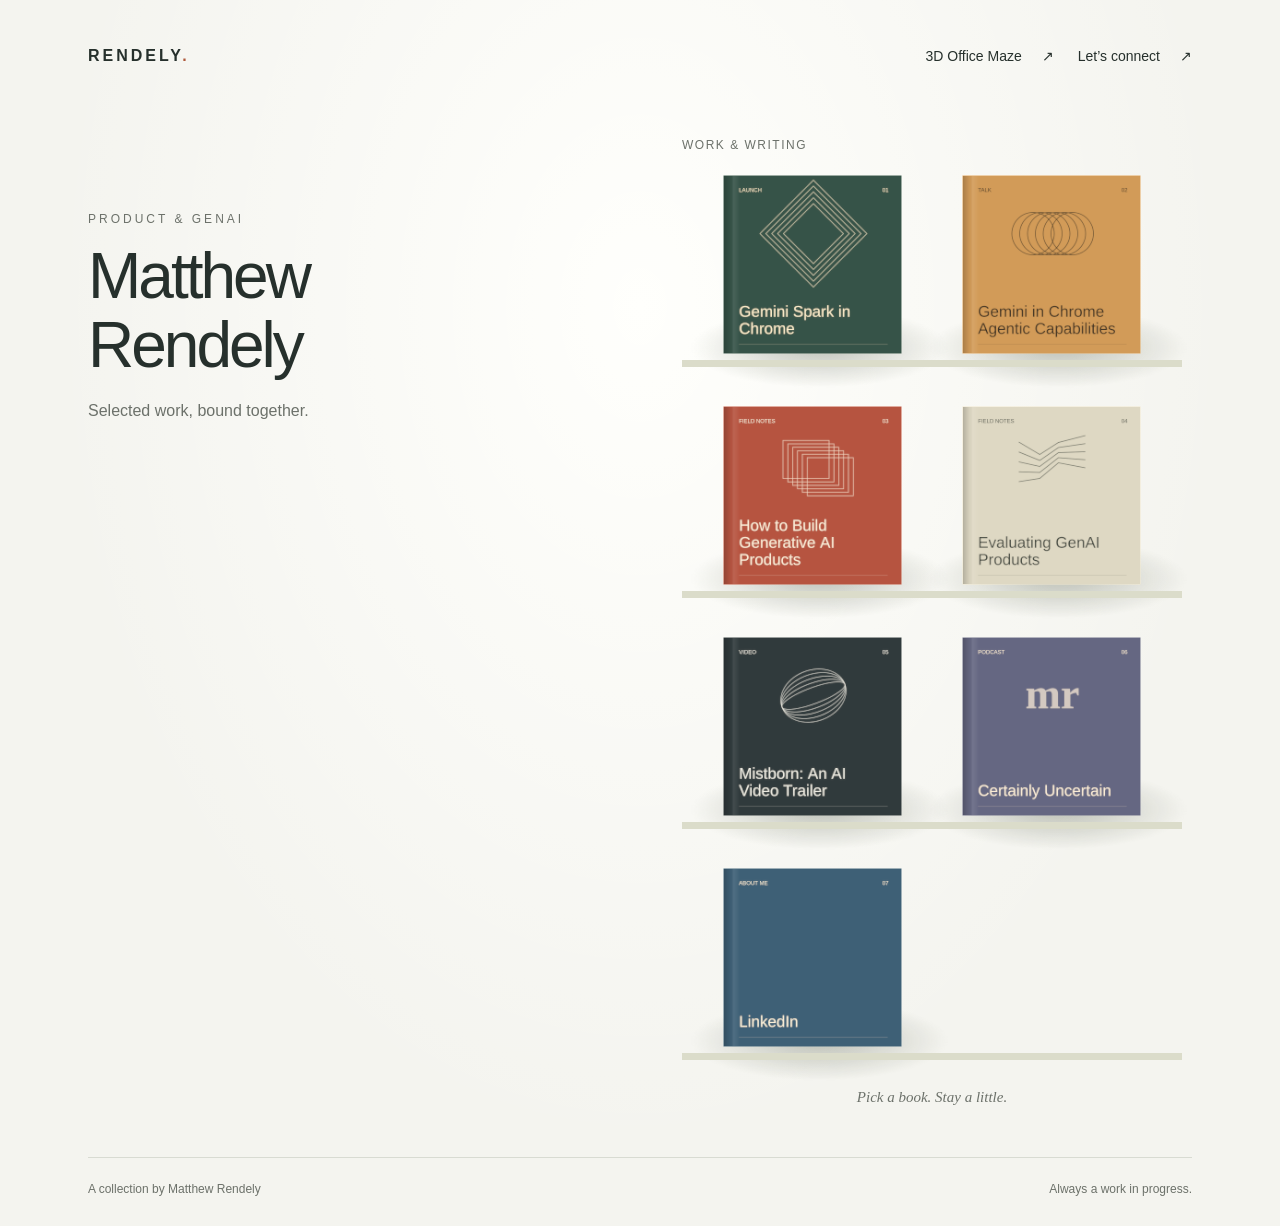
==== commit 7a0149f2: "Remove collection numbering" ====
--- a/index.html
+++ b/index.html
@@ -22,7 +22,7 @@
   <main>
     <section class="intro"><p class="eyebrow">PRODUCT &amp; GENAI</p><h1>Matthew Rendely</h1><p class="intro-copy">Selected work, bound together.</p></section>
     <section class="collection" aria-labelledby="collection-title">
-      <div class="collection-heading"><h2 id="collection-title">Work &amp; writing</h2><span>01 — 06</span></div>
+      <div class="collection-heading"><h2 id="collection-title">Work &amp; writing</h2></div>
       <div class="shelf-stage" id="shelf-stage"><div class="shelves" id="shelves"></div></div>
       <p class="shelf-instruction">Pick a book. Stay a little.</p>
     </section>
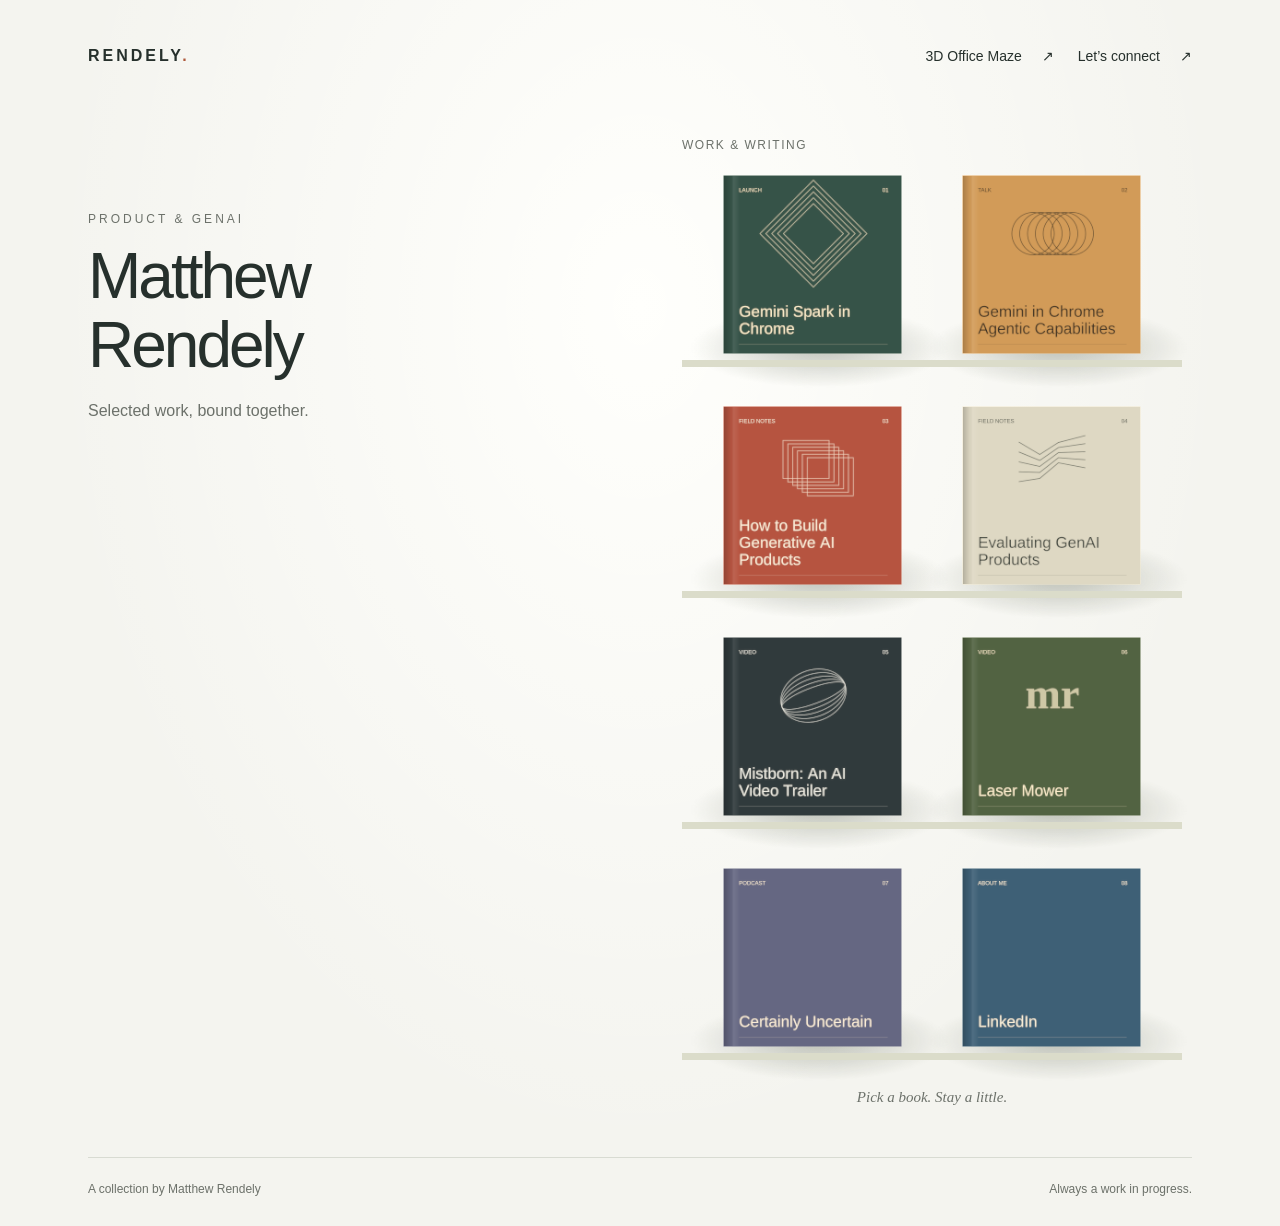
==== commit 8514f52b: "Add Laser Mower video" ====
--- a/index.html
+++ b/index.html
@@ -26,7 +26,7 @@
       <div class="shelf-stage" id="shelf-stage"><div class="shelves" id="shelves"></div></div>
       <p class="shelf-instruction">Pick a book. Stay a little.</p>
     </section>
-    <noscript><div class="no-script"><p>Explore my work and writing:</p><a href="https://blog.google/innovation-and-ai/products/gemini-app/gemini-spark-updates-july-2026/">Gemini Spark in Chrome</a><a href="https://www.youtube.com/watch?v=khX5-VHoYds">Gemini in Chrome Agentic Capabilities</a><a href="posts/0-genai-pm-intro.html">How to Build Generative AI Products</a><a href="posts/1-evals-pm-intro.html">Evaluating GenAI Products</a><a href="https://www.dropbox.com/scl/fi/2z4gqn3e80s09i89wg2v7/Mistborn-trailer3.mp4?rlkey=ze9u1phab0jhghzpbsk0zikcm&amp;st=0zk3b3cm&amp;dl=0">Mistborn: An AI Video Trailer</a><a href="https://open.spotify.com/show/2fPaYIMGV3P20sBKonSSzv">Certainly Uncertain</a><a href="https://linkedin.com/in/matthewrendely">LinkedIn</a><a href="maze.html">3D Office Maze</a></div></noscript>
+    <noscript><div class="no-script"><p>Explore my work and writing:</p><a href="https://blog.google/innovation-and-ai/products/gemini-app/gemini-spark-updates-july-2026/">Gemini Spark in Chrome</a><a href="https://www.youtube.com/watch?v=khX5-VHoYds">Gemini in Chrome Agentic Capabilities</a><a href="posts/0-genai-pm-intro.html">How to Build Generative AI Products</a><a href="posts/1-evals-pm-intro.html">Evaluating GenAI Products</a><a href="https://www.dropbox.com/scl/fi/2z4gqn3e80s09i89wg2v7/Mistborn-trailer3.mp4?rlkey=ze9u1phab0jhghzpbsk0zikcm&amp;st=0zk3b3cm&amp;dl=0">Mistborn: An AI Video Trailer</a><a href="https://www.dropbox.com/scl/fi/f15xb6eq8zj63mh98610e/Laser-mower.mp4?rlkey=2edeozqx2ctn3f4mr5ad7liyt&amp;st=lu2ig7sc&amp;dl=0">Laser Mower</a><a href="https://open.spotify.com/show/2fPaYIMGV3P20sBKonSSzv">Certainly Uncertain</a><a href="https://linkedin.com/in/matthewrendely">LinkedIn</a><a href="maze.html">3D Office Maze</a></div></noscript>
   </main>
   <footer class="site-footer"><span>A collection by Matthew Rendely</span><span>Always a work in progress.</span></footer>
   <dialog id="book-dialog" aria-labelledby="book-title" aria-describedby="book-description">
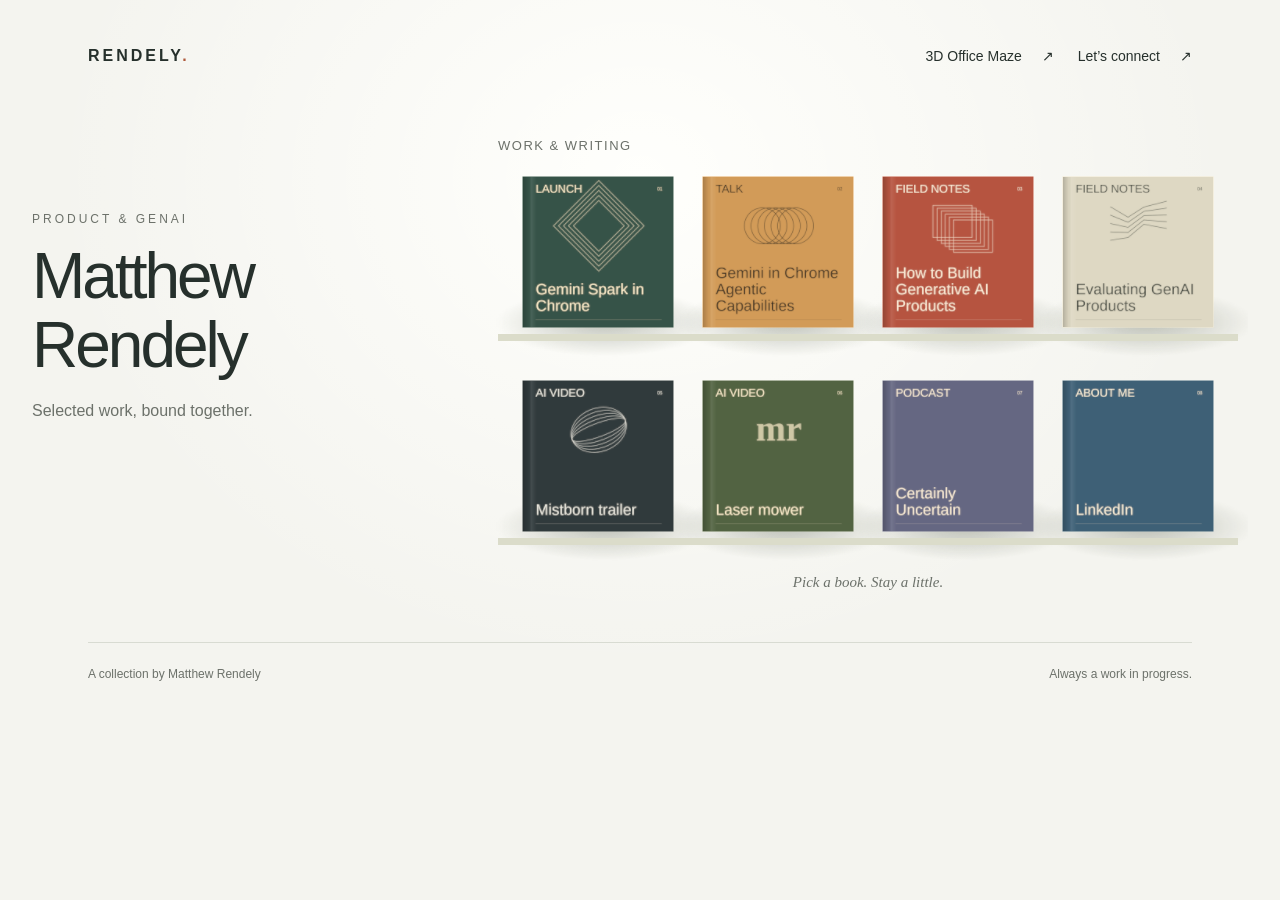
==== commit da85a073: "Update book labels and video link" ====
--- a/index.html
+++ b/index.html
@@ -26,7 +26,7 @@
       <div class="shelf-stage" id="shelf-stage"><div class="shelves" id="shelves"></div></div>
       <p class="shelf-instruction">Pick a book. Stay a little.</p>
     </section>
-    <noscript><div class="no-script"><p>Explore my work and writing:</p><a href="https://blog.google/innovation-and-ai/products/gemini-app/gemini-spark-updates-july-2026/">Gemini Spark in Chrome</a><a href="https://www.youtube.com/watch?v=khX5-VHoYds">Gemini in Chrome Agentic Capabilities</a><a href="posts/0-genai-pm-intro.html">How to Build Generative AI Products</a><a href="posts/1-evals-pm-intro.html">Evaluating GenAI Products</a><a href="https://www.dropbox.com/scl/fi/2z4gqn3e80s09i89wg2v7/Mistborn-trailer3.mp4?rlkey=ze9u1phab0jhghzpbsk0zikcm&amp;st=0zk3b3cm&amp;dl=0">Mistborn: An AI Video Trailer</a><a href="https://www.dropbox.com/scl/fi/f15xb6eq8zj63mh98610e/Laser-mower.mp4?rlkey=2edeozqx2ctn3f4mr5ad7liyt&amp;st=lu2ig7sc&amp;dl=0">Laser Mower</a><a href="https://open.spotify.com/show/2fPaYIMGV3P20sBKonSSzv">Certainly Uncertain</a><a href="https://linkedin.com/in/matthewrendely">LinkedIn</a><a href="maze.html">3D Office Maze</a></div></noscript>
+    <noscript><div class="no-script"><p>Explore my work and writing:</p><a href="https://blog.google/innovation-and-ai/products/gemini-app/gemini-spark-updates-july-2026/">Gemini Spark in Chrome</a><a href="https://www.youtube.com/watch?v=khX5-VHoYds&amp;t=196s">Gemini in Chrome Agentic Capabilities</a><a href="posts/0-genai-pm-intro.html">How to Build Generative AI Products</a><a href="posts/1-evals-pm-intro.html">Evaluating GenAI Products</a><a href="https://www.dropbox.com/scl/fi/2z4gqn3e80s09i89wg2v7/Mistborn-trailer3.mp4?rlkey=ze9u1phab0jhghzpbsk0zikcm&amp;st=0zk3b3cm&amp;dl=0">Mistborn trailer</a><a href="https://www.dropbox.com/scl/fi/f15xb6eq8zj63mh98610e/Laser-mower.mp4?rlkey=2edeozqx2ctn3f4mr5ad7liyt&amp;st=lu2ig7sc&amp;dl=0">Laser mower</a><a href="https://open.spotify.com/show/2fPaYIMGV3P20sBKonSSzv">Certainly Uncertain</a><a href="https://linkedin.com/in/matthewrendely">LinkedIn</a><a href="maze.html">3D Office Maze</a></div></noscript>
   </main>
   <footer class="site-footer"><span>A collection by Matthew Rendely</span><span>Always a work in progress.</span></footer>
   <dialog id="book-dialog" aria-labelledby="book-title" aria-describedby="book-description">
--- a/css/bookshelf.css
+++ b/css/bookshelf.css
@@ -6,8 +6,11 @@
 @media(max-width:360px){.right-page h2{font-size:21px}.left-page,.right-page{padding-left:12px;padding-right:12px}.open-book{height:405px}.shelf-row{gap:26px;padding-left:24px;padding-right:24px}}
 @media(prefers-reduced-motion:reduce){*,*::before,*::after{scroll-behavior:auto!important;transition:none!important}.open-book{will-change:auto}}
 
-@media(min-width:1000px){main{max-width:1104px;margin:auto;display:grid;grid-template-columns:1fr 520px;gap:72px;padding:26px 0 10px}.intro{text-align:left;align-self:start;padding:74px 0 0}.intro h1{font-size:64px;max-width:370px;letter-spacing:-3px}.intro-copy{margin-top:22px}.collection{width:520px}.shelf-row{gap:62px;padding-left:52px;padding-right:52px}.site-footer{margin-top:10px}}
+@media(min-width:1000px){main{max-width:1104px;margin:auto;display:grid;grid-template-columns:1fr 520px;gap:72px;padding:26px 0 10px}.intro{text-align:left;align-self:start;padding:74px 0 0}.intro h1{font-size:64px;max-width:370px;letter-spacing:-3px}.intro-copy{margin-top:22px}.collection{width:520px}.shelf-row{grid-template-columns:repeat(3,minmax(0,1fr));gap:30px;padding-left:35px;padding-right:35px}.site-footer{margin-top:10px}}
 @media(max-width:600px){.reading-space{padding:24px 14px}.open-book{height:440px}.close-book{margin-bottom:20px}.reader-hint{display:none}}
 @media(max-width:360px){.open-book{height:480px}}
 /* The open phone spread is two square pages side by side. */
 @media(max-width:600px){.reading-space{justify-content:center}.open-book{width:min(100%,420px);height:auto;aspect-ratio:2/1;display:grid;grid-template-columns:1fr 1fr;transform-origin:75% 50%}.left-page,.right-page{display:flex;height:100%;min-height:0;padding:11px 12px 20px}.left-page{border-radius:3px 0 0 3px}.right-page{border-radius:0 3px 3px 0}.left-page img{width:100%;height:100%;min-height:0;object-fit:contain;margin:0;background:#eeeee6}.image-caption{display:none}.page-kicker,.right-page .page-kicker{font-size:7px;letter-spacing:.8px;margin:0 0 6px}.right-page h2{font-size:clamp(14px,4.2vw,18px);line-height:1.04;margin:0 0 6px}.right-page>p:not(.page-kicker){display:none}.visit-link{font-size:10px;line-height:1.2;padding:5px 0;min-height:32px}.page-number{font-size:9px;bottom:7px}.left-page .page-number{left:12px}.right-page .page-number{right:12px}.flying-cover{left:50%;width:50%;height:100%;transform-origin:left center}.flying-cover img{border-radius:0 3px 3px 0}.close-book{margin-bottom:16px}}
+
+/* Wider desktop shelves leave room for four comfortably sized books. */
+@media (min-width:1000px){main{max-width:1300px;grid-template-columns:minmax(250px,1fr) minmax(0,760px);gap:48px;padding-left:32px;padding-right:32px}.collection{width:100%}.shelf-row{grid-template-columns:repeat(4,minmax(0,1fr));gap:30px}.collection-heading,.collection-heading h2{font-size:13px}}
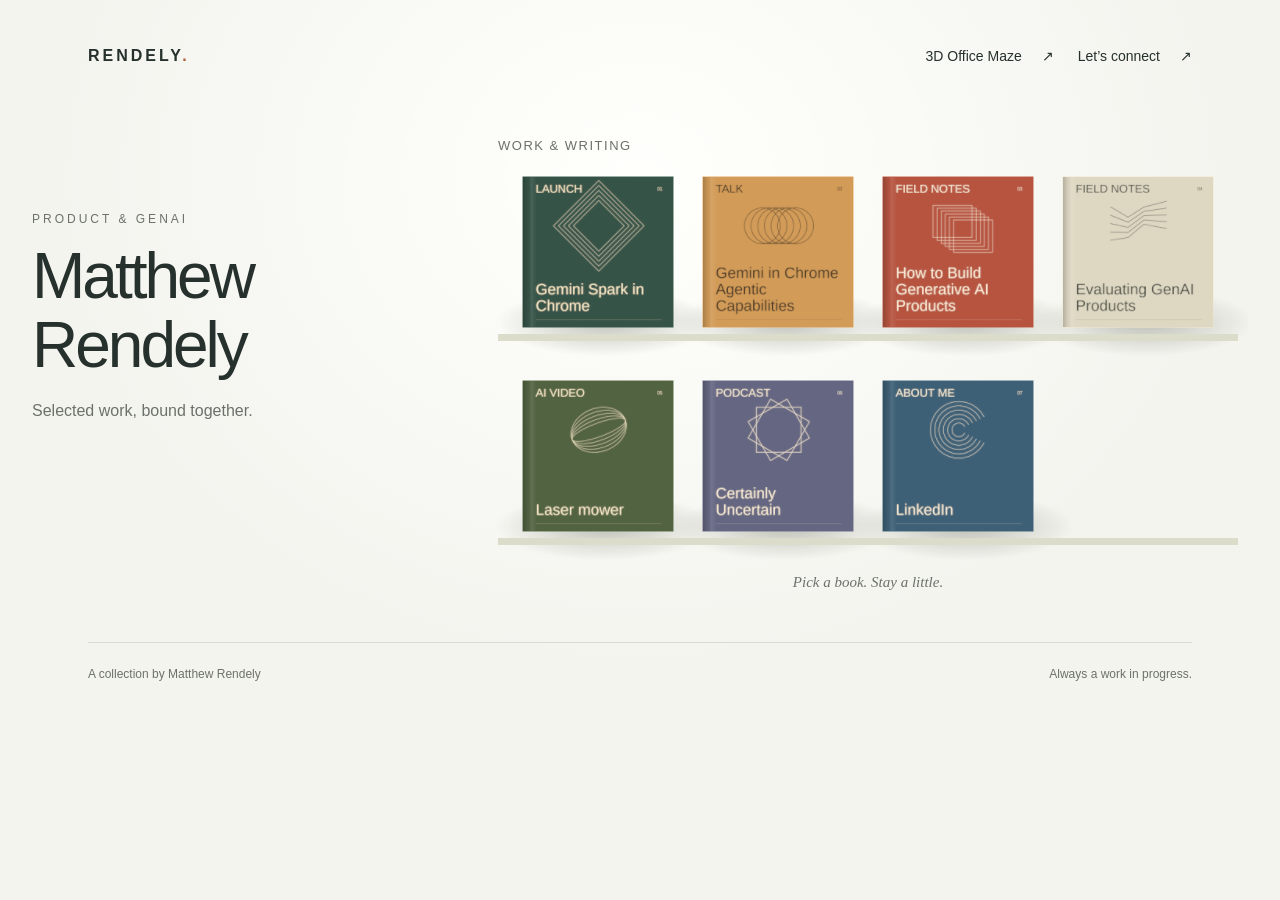
==== commit e92c4aa8: "Remove Mistborn trailer project" ====
--- a/index.html
+++ b/index.html
@@ -26,7 +26,7 @@
       <div class="shelf-stage" id="shelf-stage"><div class="shelves" id="shelves"></div></div>
       <p class="shelf-instruction">Pick a book. Stay a little.</p>
     </section>
-    <noscript><div class="no-script"><p>Explore my work and writing:</p><a href="https://blog.google/innovation-and-ai/products/gemini-app/gemini-spark-updates-july-2026/">Gemini Spark in Chrome</a><a href="https://www.youtube.com/watch?v=khX5-VHoYds&amp;t=196s">Gemini in Chrome Agentic Capabilities</a><a href="posts/0-genai-pm-intro.html">How to Build Generative AI Products</a><a href="posts/1-evals-pm-intro.html">Evaluating GenAI Products</a><a href="https://www.dropbox.com/scl/fi/2z4gqn3e80s09i89wg2v7/Mistborn-trailer3.mp4?rlkey=ze9u1phab0jhghzpbsk0zikcm&amp;st=0zk3b3cm&amp;dl=0">Mistborn trailer</a><a href="https://www.dropbox.com/scl/fi/f15xb6eq8zj63mh98610e/Laser-mower.mp4?rlkey=2edeozqx2ctn3f4mr5ad7liyt&amp;st=lu2ig7sc&amp;dl=0">Laser mower</a><a href="https://open.spotify.com/show/2fPaYIMGV3P20sBKonSSzv">Certainly Uncertain</a><a href="https://linkedin.com/in/matthewrendely">LinkedIn</a><a href="maze.html">3D Office Maze</a></div></noscript>
+    <noscript><div class="no-script"><p>Explore my work and writing:</p><a href="https://blog.google/innovation-and-ai/products/gemini-app/gemini-spark-updates-july-2026/">Gemini Spark in Chrome</a><a href="https://www.youtube.com/watch?v=khX5-VHoYds&amp;t=196s">Gemini in Chrome Agentic Capabilities</a><a href="posts/0-genai-pm-intro.html">How to Build Generative AI Products</a><a href="posts/1-evals-pm-intro.html">Evaluating GenAI Products</a><a href="https://www.dropbox.com/scl/fi/f15xb6eq8zj63mh98610e/Laser-mower.mp4?rlkey=2edeozqx2ctn3f4mr5ad7liyt&amp;st=lu2ig7sc&amp;dl=0">Laser mower</a><a href="https://open.spotify.com/show/2fPaYIMGV3P20sBKonSSzv">Certainly Uncertain</a><a href="https://linkedin.com/in/matthewrendely">LinkedIn</a><a href="maze.html">3D Office Maze</a></div></noscript>
   </main>
   <footer class="site-footer"><span>A collection by Matthew Rendely</span><span>Always a work in progress.</span></footer>
   <dialog id="book-dialog" aria-labelledby="book-title" aria-describedby="book-description">
--- a/css/bookshelf.css
+++ b/css/bookshelf.css
@@ -14,3 +14,25 @@
 
 /* Wider desktop shelves leave room for four comfortably sized books. */
 @media (min-width:1000px){main{max-width:1300px;grid-template-columns:minmax(250px,1fr) minmax(0,760px);gap:48px;padding-left:32px;padding-right:32px}.collection{width:100%}.shelf-row{grid-template-columns:repeat(4,minmax(0,1fr));gap:30px}.collection-heading,.collection-heading h2{font-size:13px}}
+
+/* On phones, give the book's content a full-width, scrollable page. */
+@media(max-width:600px){
+  .reading-space{min-height:100%;justify-content:flex-start;padding:24px 18px 40px}
+  .close-book{align-self:flex-start;margin:0 0 18px}
+  .open-book{display:flex;flex-direction:column;width:min(100%,420px);height:auto;aspect-ratio:auto;transform-origin:center;box-shadow:0 20px 36px #18231940}
+  .left-page,.right-page{height:auto;min-height:0;border:0;box-shadow:none;border-radius:0;padding:24px 26px 24px 32px;background:linear-gradient(90deg,#e5e0d2,#fcfaf2 18px)}
+  .left-page{padding-bottom:0;border-radius:4px 4px 0 0}
+  .left-page .page-kicker,.image-caption,.page-number,.flying-cover{display:none}
+  .left-page img{width:100%;height:auto;max-height:240px;aspect-ratio:16/10;object-fit:contain;margin:0;background:#eeeee6}
+  .right-page{border-radius:0 0 4px 4px;padding-top:26px;padding-bottom:30px}
+  .right-page .page-kicker{font-size:11px;letter-spacing:1.5px;margin:0 0 14px}
+  .right-page h2{font-size:30px;line-height:1.12;margin:0 0 16px}
+  .right-page>p:not(.page-kicker){display:block;font-size:16px;line-height:1.65;margin:0 0 20px}
+  .visit-link{font-size:15px;line-height:1.4;min-height:48px;padding:12px 0}
+}
+
+/* The squirrel moves under the opaque covers, including the WebGL canvas. */
+.shelf-stage{isolation:isolate}
+.shelf-squirrel{position:absolute;z-index:0;top:0;left:0;pointer-events:none;transform-origin:center;will-change:transform}
+.shelf-squirrel[hidden]{display:none}
+.shelf-squirrel svg{display:block;width:100%;height:auto}
